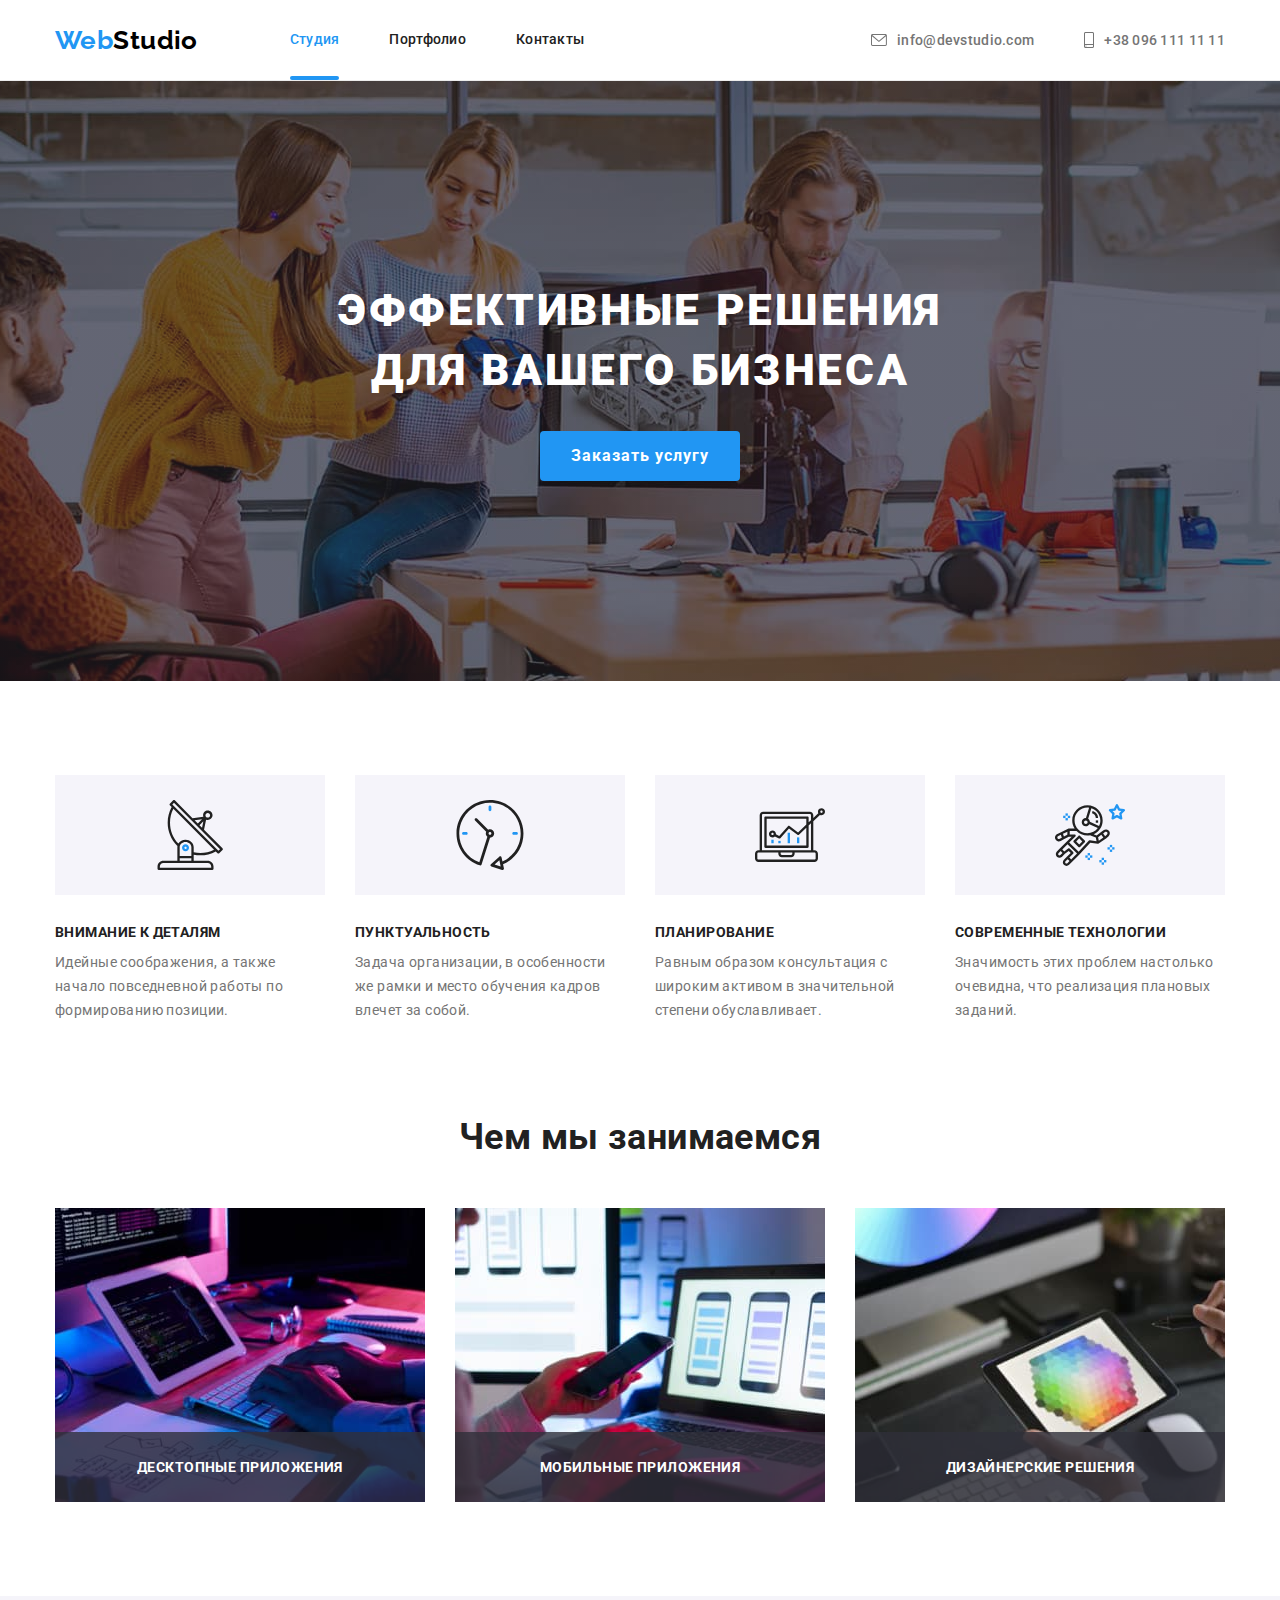
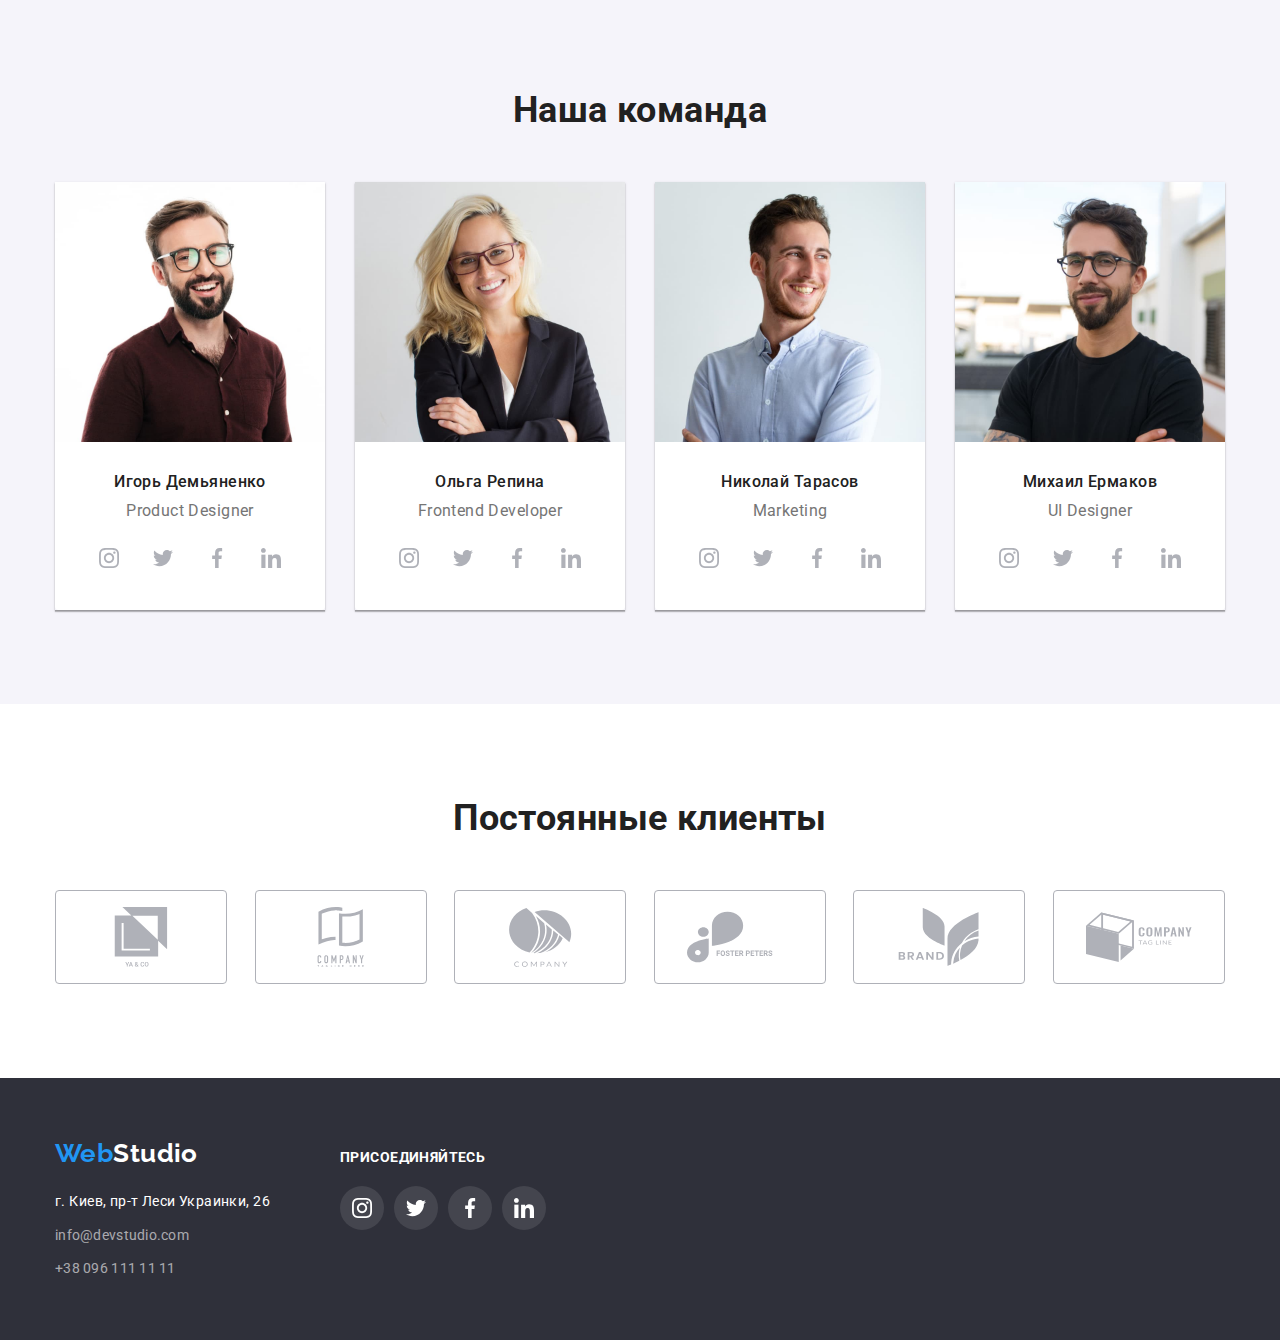
==== index.html @ 64dbc004 "Initial" ====
<!DOCTYPE html>
<html lang="ru">
<head>
    <meta charset="UTF-8">
    <meta http-equiv="X-UA-Compatible" content="IE=edge">
    <meta name="viewport" content="width=device-width, initial-scale=1.0">
    <link rel="preconnect" href="https://fonts.googleapis.com">
    <link rel="preconnect" href="https://fonts.gstatic.com" crossorigin>
    <link href="https://fonts.googleapis.com/css2?family=Raleway:wght@700&family=Roboto:wght@400;500;700;900&display=swap"
          rel="stylesheet">
    <link rel="stylesheet" href="https://cdnjs.cloudflare.com/ajax/libs/modern-normalize/1.1.0/modern-normalize.min.css">
    <link rel="stylesheet" href="./css/styles.css">
    <title>Web Studio</title>
</head>
<body>
    <!-- Шапка сайта-->
    <header class="header">
        <div class="container header-flex">
            <nav class="main-navigation">
                <a class="top-logo link" lang="en" href="/">
                    <span class="logo-part">Web</span>Studio
                </a>
                <ul class="nav-menu list">
                    <li class="nav-list-item"><a class="link active" href="./index.html">Студия</a></li>
                    <li class="nav-list-item"><a class="link" href="./portfolio.html">Портфолио</a></li>
                    <li class="nav-list-item"><a class="link" href="">Контакты</a></li>
                </ul>
            </nav>
            <ul class="top-contacts list">
                <li class="contacts-item">
                    <a class="contacts-link link" href="mailto:info@devstudio.com">
                    <svg class="top-icon"width="16" height="12">
                        <use href="./images/sprite.svg#email"></use>
                    </svg>
                        info@devstudio.com
                    </a>
                </li>
                <li class="contacts-item">
                    <a class="contacts-link link" href="tel:+380961111111">
                        <svg class="top-icon" width="10" height="16">
                            <use href="./images/sprite.svg#smartphone"></use>
                        </svg>
                        +38 096 111 11 11
                    </a>
                </li>
            </ul>
        </div>
    </header>

    <main>
    <!--Герой-->
    <section class="hero">
        <div class="container">
            <h1 class="title">ЭФФЕКТИВНЫЕ РЕШЕНИЯ ДЛЯ ВАШЕГО БИЗНЕСА</h1>
            <button class="btn-hero" type="button" data-modal-open>Заказать услугу</button>
            <div class="backdrop is-hidden" data-modal>
                <div class="modal">
                    <button type="button" class="btn-close" data-modal-close>
                        <svg class="btn-close-icon" width="18" height="18">
                            <use href="./images/sprite.svg#vector"></use>
                        </svg>
                    </button>
                </div>
            </div>
        </div>
    </section>

    <!--Преимущества компании-->
    <section class="advantages section">
        <div class="container">
            <h2 class="visually-hidden">Наши преимщества</h2>
            <ul class="advantages-list list">
                <li class="advantages-list-item">
                    <div class="advantages-list-icon">
                    <svg width="70" height="70">
                        <use href="./images/sprite.svg#details"></use>
                    </svg>
                    </div>
                    <h3 class="advantages-title">Внимание к деталям</h3>
                    <p class="advantages-discription">Идейные соображения, а также начало повседневной работы по формированию позиции.</p>
                </li>
                <li class="advantages-list-item">
                    <div class="advantages-list-icon">
                    <svg width="70" height="70">
                        <use href="./images/sprite.svg#clock"></use>
                    </svg>
                    </div>
                    <h3 class="advantages-title">Пунктуальность</h3>
                    <p class="advantages-discription">Задача организации, в особенности же рамки и место обучения кадров влечет за собой.</p>
                </li>
                <li class="advantages-list-item">
                    <div class="advantages-list-icon">
                    <svg width="70" height="70">
                        <use href="./images/sprite.svg#diagram"></use>
                    </svg>
                    </div>
                    <h3 class="advantages-title">Планирование</h3>
                    <p class="advantages-discription">Равным образом консультация с широким активом в значительной степени обуславливает.</p>
                </li>
                <li class="advantages-list-item">
                    <div class="advantages-list-icon">
                    <svg width="70" height="70">
                        <use href="./images/sprite.svg#astronaut"></use>
                    </svg>
                    </div>
                    <h3 class="advantages-title">Современные технологии</h3>
                    <p class="advantages-discription">Значимость этих проблем настолько очевидна, что реализация плановых заданий.</p>
                </li>
            </ul>
        </div>
    </section>

    <!--Занятия компании-->
    <section class="section activities">
        <div class="container">
            <h2 class="section-title">Чем мы занимаемся</h2>
            <ul class="our-activities list">
                <li>
                    <div class="image-position">
                        <img src="./images/creating.jpg" alt="Верстка сайта" width="370" height="294">
                        <p class="position-item">Десктопные приложения</p>
                    </div>
                </li>
                <li>
                    <div class="image-position">
                    <img src="./images/select.jpg" alt="Выбор интерфейса для мобильного устройства" width="370" height="294">
                    <p class="position-item">Мобильные приложения</p>
                    </div>
                </li>
                <li>
                    <div class="image-position">
                    <img src="./images/graphic.jpg" alt="Работа с графикой" width="370" height="294">
                    <p class="position-item">Дизайнерские решения</p>
                    </div>
                </li>
                
            </ul>
        </div>
    </section>

    <!--Команда проэкта-->
    <section class="our-team section">
        <div class="container">
            <h2 class="section-title">Наша команда</h2>
                <ul class="our-team-order list">
                    <li class="employee-element">
                        <img src="./images/product-designer.jpg" alt="Product Designer" width="270" height="260">
                            <div class="employee-content-wrapper"> 
                                <h3 class="employee-name">Игорь Демьяненко</h3>
                                <p class="employee-position" lang="en">Product Designer</p>
                                <ul class="social-list list">
                                    <li class="social-list-item">
                                        <a class="social-list-link" href="">
                                            <svg class="social-list-icon" width="20" height="20">
                                                <use href="./images/sprite.svg#instagram"></use>
                                            </svg>            
                                        </a>
                                    </li>
                                    <li class="social-list-item">
                                        <a class="social-list-link" href="">
                                           <svg class="social-list-icon" width="20" height="20">
                                                <use href="./images/sprite.svg#twitter"></use>
                                           </svg>         
                                        </a>
                                    </li>
                                    <li class="social-list-item">
                                        <a class="social-list-link" href="">
                                            <svg class="social-list-icon" width="20" height="20">
                                                <use href="./images/sprite.svg#facebook"></use>
                                            </svg>    
                                        </a>
                                    </li>
                                    <li class="social-list-item">
                                        <a class="social-list-link" href="">
                                            <svg class="social-list-icon" width="20" height="20">
                                                <use href="./images/sprite.svg#linkedin"></use>
                                            </svg>
                                        </a>
                                     </li>
                                </ul>
                            </div>
                    </li>
                    <li class="employee-element">
                        <img src="./images/developer.jpg" alt="Frontend Developer" width="270" height="260">
                            <div class="employee-content-wrapper">
                                <h3 class="employee-name">Ольга Репина</h3>
                                <p class="employee-position" lang="en">Frontend Developer</p>
                                <ul class="social-list list">
                                    <li class="social-list-item">
                                        <a class="social-list-link" href="">
                                            <svg class="social-list-icon" width="20" height="20">
                                                <use href="./images/sprite.svg#instagram"></use>
                                            </svg>
                                        </a>
                                    </li>
                                    <li class="social-list-item">
                                        <a class="social-list-link" href="">
                                            <svg class="social-list-icon" width="20" height="20">
                                                <use href="./images/sprite.svg#twitter"></use>
                                            </svg>
                                        </a>
                                    </li>
                                    <li class="social-list-item">
                                        <a class="social-list-link" href="">
                                            <svg class="social-list-icon" width="20" height="20">
                                                <use href="./images/sprite.svg#facebook"></use>
                                            </svg>
                                        </a>
                                    </li>
                                    <li class="social-list-item">
                                        <a class="social-list-link" href="">
                                            <svg class="social-list-icon" width="20" height="20">
                                                <use href="./images/sprite.svg#linkedin"></use>
                                            </svg>
                                        </a>
                                    </li>
                                </ul>
                            </div>
                    </li>
                    <li class="employee-element">
                        <img src="./images/marketing.jpg" alt="Marketing" width="270" height="260">
                            <div class="employee-content-wrapper">
                                <h3 class="employee-name">Николай Тарасов</h3>
                                <p class="employee-position" lang="en">Marketing</p>
                                <ul class="social-list list">
                                    <li class="social-list-item">
                                        <a class="social-list-link" href="">
                                            <svg class="social-list-icon" width="20" height="20">
                                                <use href="./images/sprite.svg#instagram"></use>
                                            </svg>
                                        </a>
                                    </li>
                                    <li class="social-list-item">
                                        <a class="social-list-link" href="">
                                            <svg class="social-list-icon" width="20" height="20">
                                                <use href="./images/sprite.svg#twitter"></use>
                                            </svg>
                                        </a>
                                    </li>
                                    <li class="social-list-item">
                                        <a class="social-list-link" href="">
                                            <svg class="social-list-icon" width="20" height="20">
                                                <use href="./images/sprite.svg#facebook"></use>
                                            </svg>
                                        </a>
                                    </li>
                                    <li class="social-list-item">
                                        <a class="social-list-link" href="">
                                            <svg class="social-list-icon" width="20" height="20">
                                                <use href="./images/sprite.svg#linkedin"></use>
                                            </svg>
                                        </a>
                                    </li>
                                </ul>
                            </div>
                    </li>
                    <li class="employee-element">
                            <img src="./images/ui.jpg" alt="UI Designer" width="270" height="260">
                                <div class="employee-content-wrapper">
                                    <h3 class="employee-name">Михаил Ермаков</h3>
                                    <p class="employee-position" lang="en">UI Designer</p>
                                    <ul class="social-list list">
                                        <li class="social-list-item">
                                            <a class="social-list-link" href="">
                                                <svg class="social-list-icon" width="20" height="20">
                                                    <use href="./images/sprite.svg#instagram"></use>
                                                </svg>
                                            </a>
                                        </li>
                                        <li class="social-list-item">
                                            <a class="social-list-link" href="">
                                                <svg class="social-list-icon" width="20" height="20">
                                                    <use href="./images/sprite.svg#twitter"></use>
                                                </svg>
                                            </a>
                                        </li>
                                        <li class="social-list-item">
                                            <a class="social-list-link" href="">
                                                <svg class="social-list-icon" width="20" height="20">
                                                    <use href="./images/sprite.svg#facebook"></use>
                                                </svg>
                                            </a>
                                        </li>
                                        <li class="social-list-item">
                                            <a class="social-list-link" href="">
                                                <svg class="social-list-icon" width="20" height="20">
                                                    <use href="./images/sprite.svg#linkedin"></use>
                                                </svg>
                                            </a>
                                        </li>
                                    </ul>
                                </div>
                    </li>
                </ul>
            </div>
    </section>

    <!--Постоянные клиенты-->
    <section class="section">
        <div class="container">
            <h2 class="section-title">Постоянные клиенты</h2>
            <ul class="clients-list list">
                <li class="clients-list-item">
                    <a class="clients-list-link link" href="">
                        <svg class="clients-list-icon" width="106" height="60">
                            <use href="./images/sprite.svg#group-1"></use>
                        </svg>
                    </a>
                </li>
                <li class="clients-list-item">
                    <a class="clients-list-link link" href="">
                        <svg class="clients-list-icon" width="106" height="60">
                            <use href="./images/sprite.svg#group-2"></use>
                        </svg>
                    </a>
                </li>
                <li class="clients-list-item">
                    <a class="clients-list-link link" href="">
                        <svg class="clients-list-icon" width="106" height="60">
                            <use href="./images/sprite.svg#group-3"></use>
                        </svg>
                    </a>
                </li>
                <li class="clients-list-item">
                    <a class="clients-list-link link" href="">
                        <svg class="clients-list-icon" width="106" height="60">
                            <use href="./images/sprite.svg#group-4"></use>
                        </svg>
                    </a>
                </li>
                <li class="clients-list-item">
                    <a class="clients-list-link link" href="">
                        <svg class="clients-list-icon" width="106" height="60">
                            <use href="./images/sprite.svg#group-5"></use>
                        </svg>
                    </a>
                </li>
                <li class="clients-list-item">
                    <a class="clients-list-link link" href="">
                        <svg class="clients-list-icon" width="106" height="60">
                            <use href="./images/sprite.svg#group-6"></use>
                        </svg>
                    </a>
                </li>
            </ul>
        </div>
    </section>
    </main>

    <!-- Футер -->
    <footer class="footer">
        <div class="container footer-container">
            <div class="bottom-adress">
                <a class="bottom-logo link" lang="en" href="./index.html">
                    <span class="logo-part">Web</span>Studio
                </a>
            <address class="address">
                г. Киев, пр-т Леси Украинки, 26
            </address>
                <ul class="list">
                    <li class="bottom-contacts-item"><a class="contacts-item bottom link" href="mailto:info@devstudio.com">info@devstudio.com</a></li>
                    <li class="bottom-contacts-item"><a class="contacts-item bottom link" href="tel:+380961111111">+38 096 111 11 11</a></li>
                </ul>
            </div>
            <div class="bottom-contacts">
                <h3 class="footer-title">Присоединяйтесь</h3>
                    <ul class="footer-list list">
                        <li class="footer-list-item">
                            <a class="footer-list-link" href="">
                                <svg class="footer-list-icon" width="20" height="20">
                                    <use href="./images/sprite.svg#instagram"></use>
                                </svg>
                            </a>
                        </li>
                        <li class="footer-list-item">
                            <a class="footer-list-link" href="">
                                <svg class="footer-list-icon" width="20" height="20">
                                    <use href="./images/sprite.svg#twitter"></use>
                                </svg>
                            </a>
                        </li>
                        <li class="footer-list-item">
                            <a class="footer-list-link" href="">
                                <svg class="footer-list-icon" width="20" height="20">
                                    <use href="./images/sprite.svg#facebook"></use>
                                </svg>
                            </a>
                        </li>
                        <li class="footer-list-item">
                            <a class="footer-list-link" href="">
                                <svg class="footer-list-icon" width="20" height="20">
                                    <use href="./images/sprite.svg#linkedin"></use>
                                </svg>
                            </a>
                        </li>
            </div>
        </div>
    </footer>

    <script src="./js/modal.js"></script>
</body>
</html>
---- css/styles.css ----
:root {
  --major-font-family: 'Roboto', sans-serif;
  --secondary-font-family: 'Raleway', sans-serif;
  --major-line-height: 1.19;
  --major-letter-spacing: 0.03em;
  --accent-color: #2196f3;
  --logo-color: #000000;
  --background-color: #2f303a;
  --backgroud-light-color: #f5f4fa;
  --color-titles: #212121;
  --color-action-btn: #188ce8;
  --major-color-light: #ffffff;
  --major-text-color: #757575;
  --timing-function: cubic-bezier(0.4, 0, 0.2, 1);
}
html {
  box-sizing: border-box;
}
*,
*::before,
*::after {
  box-sizing: inherit;
}

body {
  font-family: var(--major-font-family);
  font-weight: 500;
  font-size: 14px;
  line-height: var(--major-line-height);
  letter-spacing: var(--major-letter-spacing);
  color: var(--major-text-color);
}

h1,
h2,
h3,
h4,
h5,
h6,
p {
  margin-top: 0;
  margin-bottom: 0;
}

ul,
ol {
  margin-top: 0;
  margin-bottom: 0;
  margin-left: 0;
}
img {
  display: block;
  max-width: 100%;
  height: auto;
}
.list {
  list-style: none;
  padding: 0;
  margin: 0;
}
.link {
  text-decoration: none;
}

.container {
  width: 1200px;
  margin-left: auto;
  margin-right: auto;
  padding-left: 15px;
  padding-right: 15px;
}
.section {
  padding-top: 94px;
  padding-bottom: 94px;
}
/* start components */
.logo-part {
  color: var(--accent-color);
}

.bottom-contacts-item:not(:last-child) {
  margin-bottom: 9px;
}
.bottom,
.contacts-item .link {
  line-height: 1.72;
  letter-spacing: 0.02em;
  color: var(--major-text-color);

  transition: color 250ms var(--timing-function);
}
.contacts-item .link {
  font-weight: 500;
}
.bottom {
  font-weight: 400;
}
.bottom-contacts-item .link:hover,
.bottom-contacts-item .link:focus,
.contacts-item .link:hover,
.contacts-item .link:focus {
  color: var(--accent-color);
}
.activities {
  padding-top: 0;
}
.section-title {
  margin-bottom: 50px;

  color: var(--color-titles);

  font-weight: 700;
  font-size: 36px;
  line-height: 1.16;
  text-align: center;
}
/*=== end components ===*/

/*=== start header ===*/
.header {
  border-bottom: 1px solid #ececec;
}
.header-flex {
  display: flex;
  justify-content: space-between;
  align-items: center;
}
.main-navigation {
  display: flex;
  align-items: center;
}
.top-logo {
  margin-right: 92px;

  font-family: var(--secondary-font-family);

  font-weight: 700;
  font-size: 26px;
  color: var(--logo-color);
}
.nav-menu {
  display: flex;
  align-items: cente;
}
.nav-list-item .link {
  display: block;
  padding: 32px 0;
  line-height: 1.14;
  letter-spacing: 0.02em;
  color: var(--color-titles);
  transition: color 250ms var(--timing-function);
}
.nav-list-item:not(:last-child) {
  margin-right: 50px;
}

.nav-list-item .link:hover,
.nav-list-item .link:focus {
  color: var(--accent-color);
}
.nav-list-item .active {
  color: var(--accent-color);
}
.active {
  position: relative;
}
.active::after {
  position: absolute;
  content: '';
  display: block;

  left: 0;
  bottom: 0;

  height: 4px;
  min-width: 100%;

  background: #2196f3;
  border-radius: 2px;
}
.top-contacts {
  display: flex;
}
.contacts-item:first-child {
  margin-right: 50px;
}
.top-icon {
  fill: currentColor;
  margin-right: 10px;

  transition: fill 250ms var(--timing-function);
}
.contacts-link:hover .top-icon,
.contacts-link:focus .top-icon {
  fill: var(--accent-color);
}
.contacts-link {
  display: flex;
  align-items: center;
  margin-right: 0;
}
/*=== end header ===*/

/*=== start hero ===*/
.hero {
  padding-top: 200px;
  padding-bottom: 200px;
  max-width: 1600px;
  height: 600px;
  margin: 0 auto;

  background-color: var(--background-color);
  background-image: linear-gradient(rgba(47, 48, 58, 0.4), rgba(47, 48, 58, 0.4)),
    url(../images/backimg.jpg);
  background-size: cover;
  background-position: center;

  text-align: center;
}
.title {
  margin-bottom: 30px;
  width: 696px;
  margin-left: auto;
  margin-right: auto;

  color: var(--major-color-light);

  font-weight: 900;
  font-size: 44px;
  line-height: 1.36;
  letter-spacing: 0.06em;
  text-transform: uppercase;
  text-align: center;
}
.btn-hero {
  min-width: 200px;
  border: none;
  padding: 10px 20px;
  border-radius: 4px;

  color: var(--major-color-light);
  background: var(--accent-color);

  font-family: inherit;
  cursor: pointer;
  font-weight: 700;
  font-size: 16px;
  line-height: 1.87;
  align-items: center;
  letter-spacing: 0.06em;

  transition: background-color 250ms var(--timing-function);
}
.btn-hero:hover,
.btn-hero:focus {
  background-color: var(--color-action-btn);
}
/*=== end hero ===*/

/*=== start modal ===*/

.backdrop {
  position: fixed;
  top: 0;
  left: 0;
  width: 100vw;
  height: 100vh;
  background-color: rgba(0, 0, 0, 0.2);

  opacity: 1;
  transition: opacity 250ms var(--timing-function), visibility 250ms var(--timing-function);
}
.backdrop.is-hidden {
  opacity: 0;
  pointer-events: none;
  visibility: hidden;
}
.backdrop.is-hidden .modal {
  transform: translate(-50%, -50%) scale(0.8);
}
.modal {
  display: flex;
  align-items: flex-end;
  position: absolute;
  top: 50%;
  left: 50%;
  
  padding: 15px;

  min-width: 528px;
  min-height: 581px;

  background: var(--major-color-light);

  transform: translate(-50%, -50%) scale(1);

  transition: transform 250ms var(--timing-function);

  box-shadow: 0px 1px 3px rgba(0, 0, 0, 0.12), 0px 1px 1px rgba(0, 0, 0, 0.14),
    0px 2px 1px rgba(0, 0, 0, 0.2);
  border-radius: 4px;
}
.btn-close {
  position: absolute;
  padding: 0;

  right: 8px;
  top: 8px;

  display: flex;
  justify-content: center;
  align-items: center;

  width: 30px;
  height: 30px;

  border-radius: 50%;
  border: 1px solid rgba(0, 0, 0, 0.1);
  background-color: var(--major-color-light);

  cursor: pointer;
}

/*=== end modal ===*/

/*=== start advantages ===*/
.visually-hidden {
  position: absolute;
  width: 1px;
  height: 1px;
  margin: -1px;
  padding: 0;
  overflow: hidden;
  border: 0;
  clip: rect(0 0 0 0);
}

.advantages-list {
  margin: -15px;

  display: flex;
  justify-content: space-between;
}
.advantages-list-item {
  width: 270px;
  margin: 15px;
}

.advantages-list-icon {
  margin-bottom: 30px;
  display: flex;
  align-items: center;
  justify-content: center;
  width: 270px;
  height: 120px;
  background-color: var(--backgroud-light-color);
}
.advantages-title {
  margin-bottom: 10px;
  margin-top: 30px;
  color: var(--color-titles);

  font-size: 14px;
  font-weight: 700;
  line-height: 1.14;
  text-transform: uppercase;
}
.advantages-discription {
  color: var(--major-text-color);

  font-weight: 400;
  line-height: 1.71;
}
/*=== end advantages ===*/

/*=== start our activities ===*/

.our-activities {
  display: flex;
  justify-content: space-between;
}
.image-position {
  position: relative;
  display: flex;
  justify-content: center;
}
.image-position::before {
  display: inline-block;
  position: absolute;
  content: '';
  width: 100%;
  height: 70px;
  bottom: 0;
  background-color: rgba(47, 48, 58, 0.8);
}
.position-item {
  position: absolute;
  bottom: 27px;
  font-weight: 700;
  line-height: 1.14;
  text-align: center;
  letter-spacing: 0.03em;
  text-transform: uppercase;

  color: var(--major-color-light);
}
/*=== end our activities ===*/

/*=== start our team ===*/
.our-team {
  background-color: var(--backgroud-light-color);
}
.our-team-order {
  display: flex;
}
.employee-element {
  width: 270px;

  box-shadow: 0px 1px 3px rgba(0, 0, 0, 0.12), 0px 1px 1px rgba(0, 0, 0, 0.14),
    0px 2px 1px rgba(0, 0, 0, 0.2);
}
.portfolio-image {
  position: relative;

  overflow: hidden;
}
.portfolio-overlay {
  display: inline-block;

  position: absolute;

  width: 100%;
  height: 100%;


  transform: translateY(100%);

  background-color: rgba(33, 150, 243, 0.9);

  transition: transform 250ms var(--timing-function);
}
.porfolio-elem:hover .portfolio-overlay {
  transform: translateY(0);
}
.portfolio-description {
  position: absolute;

  width: 100%;
  height: 100%;

  padding: 64px 24px;

  top: 50%;
  left: 50%;
  margin: auto;
  transform: translate(-50%, -50%);

  font-weight: 400;
  font-size: 18px;
  line-height: 1.56;
  letter-spacing: 0.03em;

  color: var(--major-color-light);
}

.employee-content-wrapper {
  background: var(--major-color-light);

  padding: 30px 32px;
  border-radius: 0px 0px 4px 4px;
}
.employee-element:not(:last-child) {
  margin-right: 30px;
}
.employee-name {
  margin-bottom: 10px;

  color: var(--color-titles);

  font-weight: 500;
  font-size: 16px;
  text-align: center;
}
.employee-position {
  margin-bottom: 16px;

  color: var(--major-text-color);

  font-weight: 400;
  font-size: 16px;
  text-align: center;
}
.social-list {
  display: flex;
  justify-content: space-between;
}
.social-list-icon {
  fill: #afb1b8;

  transition: fill 250ms var(--timing-function);
}
.social-list-link {
  display: flex;
  justify-content: center;
  align-items: center;
  width: 44px;
  height: 44px;
  border-radius: 50%;

  transition: background-color 250ms var(--timing-function);

}
.social-list-link:hover,
.social-list-link:focus {
  background-color: var(--accent-color);
}
.social-list-link:hover .social-list-icon,
.social-list-link:focus .social-list-icon {
  fill: var(--major-color-light);
}

/*=== end out team ===*/

/*=== start clients ===*/
.clients-list {
  display: flex;
  justify-content: space-between;
}

.clients-list-item .link {
  display: flex;
  align-items: center;
  justify-content: center;
  width: 170px;
  height: 92px;
}
.clients-list-item {
  border: 1px solid #afb1b8;
  border-radius: 4px;
}
.clients-list-icon {
  fill: #afb1b8;

  transition: fill 250ms var(--timing-function);
}
.clients-list-link:hover .clients-list-icon,
.clients-list-link:focus .clients-list-icon {
  fill: var(--accent-color);
}
.clients-list-link:hover,
.clients-list-link:focus {
  border: 1px solid var(--accent-color);
  border-radius: 4px;
}
/*=== end clients ===*/

/*=== start footer ===*/
.footer-list {
  display: flex;
}
.footer-list-icon {
  fill: var(--major-color-light);

  transition: fill 250ms var(--timing-function)
}
.footer-list-item:not(:last-child) {
  margin-right: 10px;
}
.footer-list-link {
  display: flex;
  justify-content: center;
  align-items: center;
  width: 44px;
  height: 44px;
  border-radius: 50%;
  background-color: rgba(255, 255, 255, 0.1);

  transition: background-color 250ms var(--timing-function);
}
.footer-list-link:hover,
.footer-list-link:focus {
  background-color: var(--accent-color);
}
.footer-list-item:hover .footer-list-icon,
.footer-list-item:focus .footer-list-icon {
  fill: var(--major-color-light);
}
.footer {
  background-color: var(--background-color);

  padding: 60px 0;
}
.footer-container {
  display: flex;
  align-items: baseline;
}
.bottom-logo {
  font-family: var(--secondary-font-family);
  color: var(--major-color-light);

  font-weight: 700;
  font-size: 26px;
}
.bottom-adress {
  margin-right: 70px;
}
.address {
  margin-top: 21px;
  margin-bottom: 9px;

  color: var(--major-color-light);

  font-weight: 400;
  font-style: normal;
  line-height: 1.71;
}
.bottom {
  color: rgba(255, 255, 255, 0.6);
}
.footer-title {
  margin-bottom: 20px;
  font-family: var(--major-font-family);
  font-style: 400;
  font-weight: 700;
  font-size: 14px;
  line-height: 1.14;
  letter-spacing: 0.03em;
  text-transform: uppercase;

  color: var(--major-color-light);
}
.bottom-contacts {
  padding-top: 12px;
}
/*=== end footer ===*/

/*=== START PORTFOLIO.HTML ===*/

/*=== start options ===*/
.options {
  padding: 6px 22px;
  border: none;
  border-radius: 4px;
  cursor: pointer;

  color: var(--color-titles);
  background-color: var(--backgroud-light-color);

  font-family: inherit;
  font-weight: inherit;
  font-size: 16px;
  line-height: 1.62;

  transition: box-shadow 250ms var(--timing-function);
}
.options:hover,
.options:focus {
  box-shadow: 0px 3px 1px rgba(0, 0, 0, 0.1), 0px 1px 2px rgba(0, 0, 0, 0.08),
    0px 2px 2px rgba(0, 0, 0, 0.12);
}

.container-flex {
  margin-bottom: 50px;

  display: flex;
  justify-content: center;
}

.container-flex > .item:not(:last-child) {
  margin-right: 8px;
}
.active-btn {
  color: var(--major-color-light);
  background-color: var(--accent-color);
}
/*=== end options ===*/

/*=== start portfolio options ===*/
.portfolio {
  display: flex;
  flex-wrap: wrap;

  margin: -15px;
}
.portfolio-content-wrapper {
  padding: 20px 24px;

  border: 1px solid #eeeeee;
}
.porfolio-elem {
  width: 370px;
  margin: 15px;

  transition: box-shadow 250ms var(--timing-function);
}
.porfolio-elem:nth-child(3n) {
  margin-right: 0;
}
.porfolio-elem:nth-last-child(-n + 3) {
  margin-bottom: 0;
}
.porfolio-elem:hover,
.porfolio-elem:focus {
  box-shadow: 0px 1px 1px rgba(0, 0, 0, 0.12), 0px 4px 4px rgba(0, 0, 0, 0.06),
    1px 4px 6px rgba(0, 0, 0, 0.16);
}
.portfolio-item {
  margin-bottom: 4px;

  color: var(--color-titles);

  font-weight: 700;
  font-size: 18px;
  line-height: 2;
  letter-spacing: 0.06em;
}
.portfolio-option {
  color: var(--major-text-color);

  font-weight: 400;
  font-size: 16px;
  line-height: 1.87;
}
/*=== end portfolio options ===*/
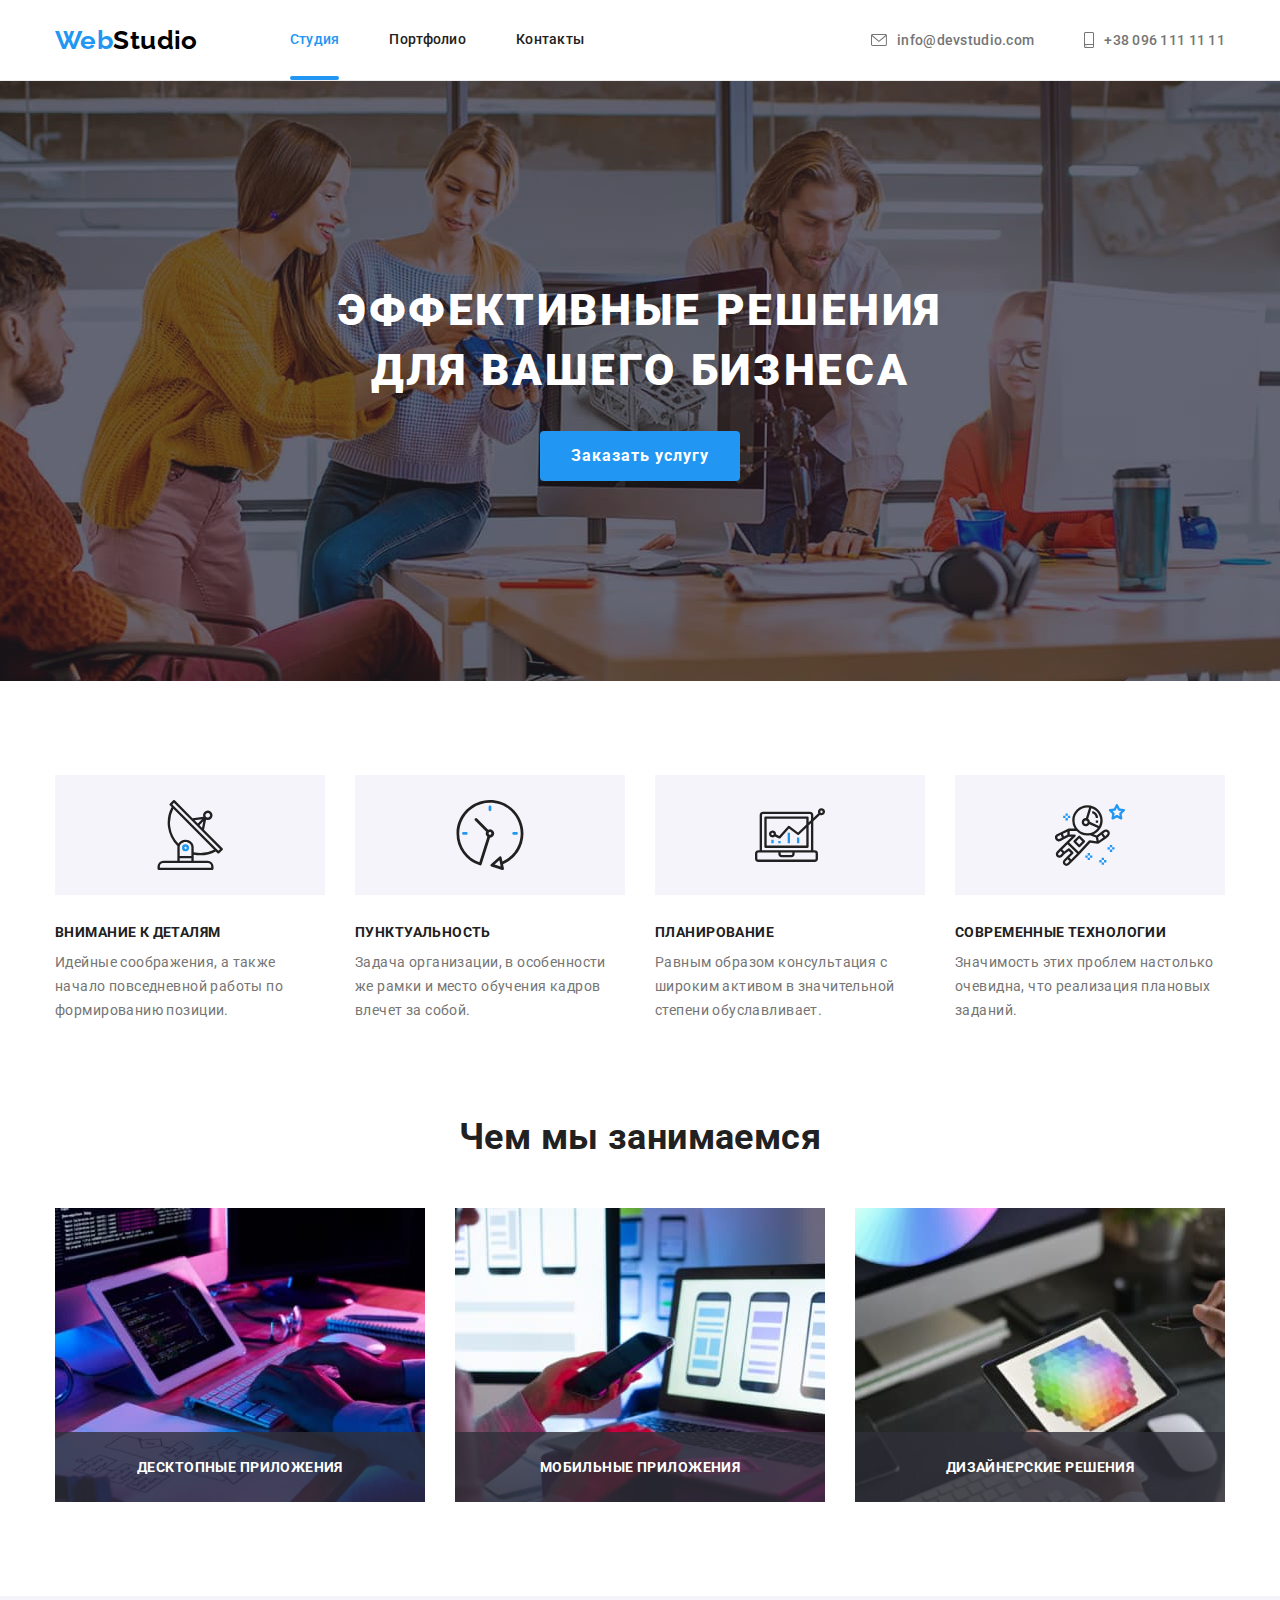
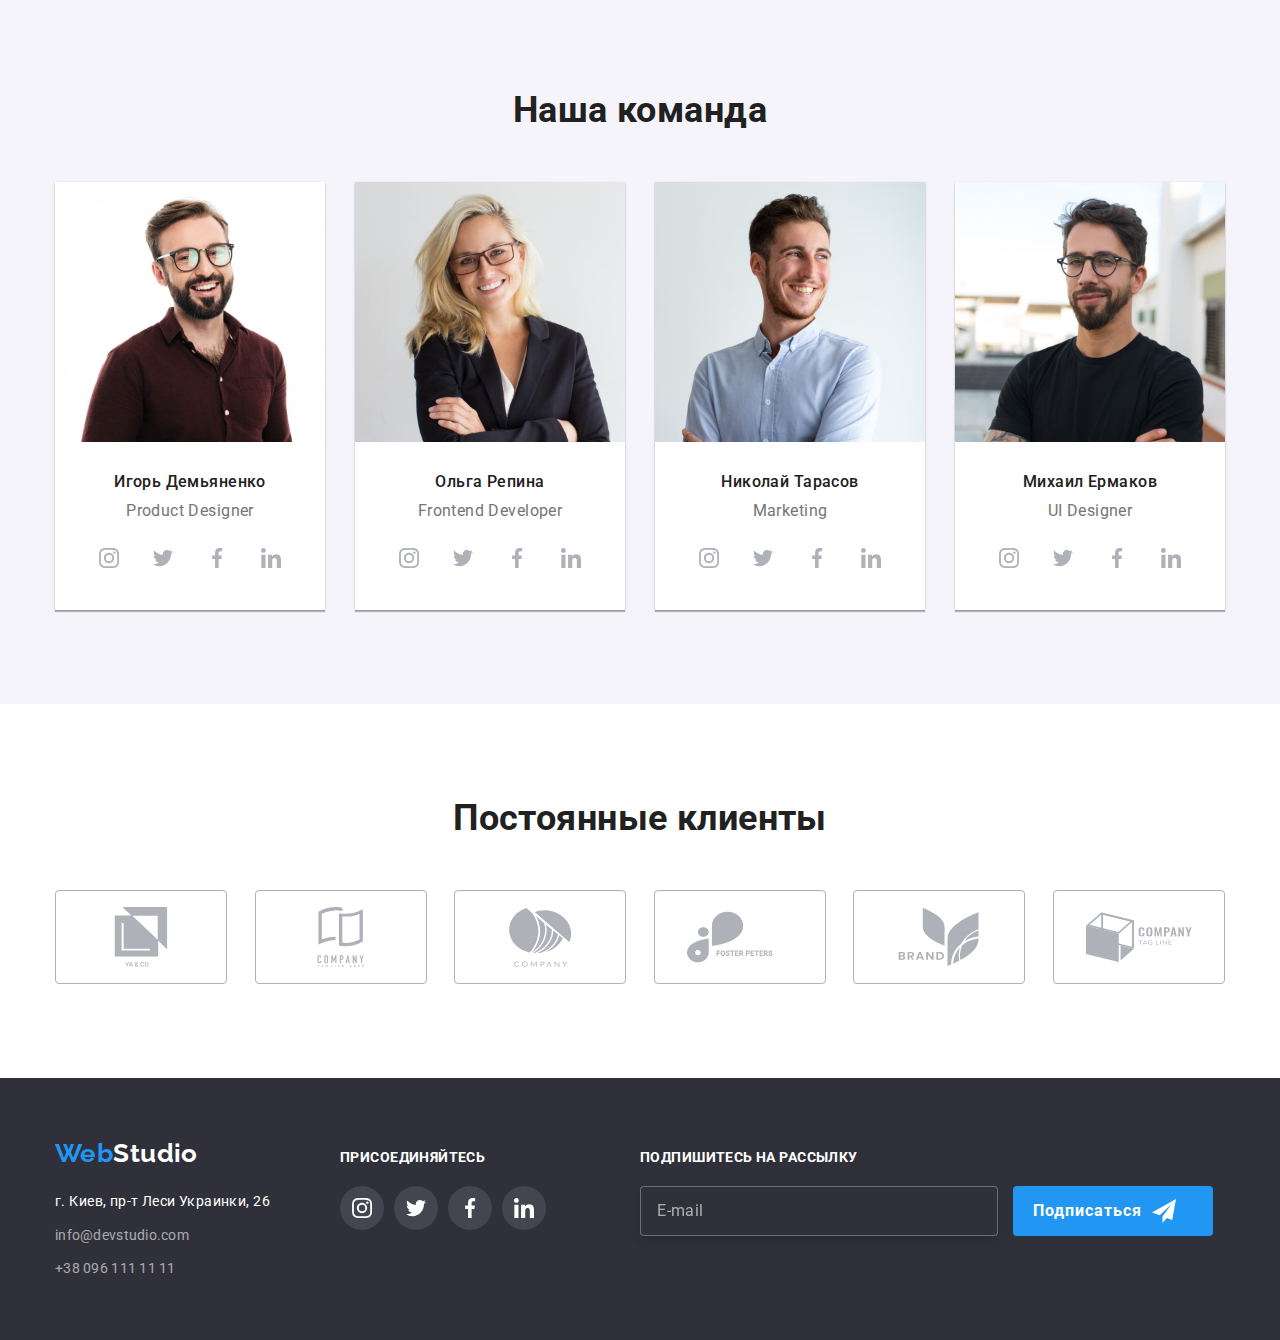
==== commit 51be7113: "finish form and add footer form" ====
--- a/index.html
+++ b/index.html
@@ -52,16 +52,58 @@
     <section class="hero">
         <div class="container">
             <h1 class="title">ЭФФЕКТИВНЫЕ РЕШЕНИЯ ДЛЯ ВАШЕГО БИЗНЕСА</h1>
-            <button class="btn-hero" type="button" data-modal-open>Заказать услугу</button>
+            <button class="accent-button" type="button" data-modal-open>Заказать услугу</button>
             <div class="backdrop is-hidden" data-modal>
                 <div class="modal">
                     <button type="button" class="btn-close" data-modal-close>
-                        <svg class="btn-close-icon" width="18" height="18">
+                        <svg class="btn-close-icon" width="11" height="11">
                             <use href="./images/sprite.svg#vector"></use>
                         </svg>
                     </button>
+                    <b class="contact-form-start">Оставьте свои данные, мы вам перезвоним</b>
+                    <form method="POST" class="contact-form">
+                            <label class="contact-form-field">
+                                <span class="contact-form-title">Имя</span> 
+                                <span class="contact-form-wrapper">
+                                    <input type="text" class="contact-form-input" name="user_name" required>
+                                        <svg class="contact-fom-icon" width="18" height="18">
+                                            <use href="./images/sprite.svg#person"></use>
+                                        </svg>
+                                </span>
+                            </label>
+                            <label class="contact-form-field">
+                                <span class="contact-form-title">Телефон</span>
+                                <span class="contact-form-wrapper">
+                                    <input type="tel" class="contact-form-input" name="user_phone"required>
+                                        <svg class="contact-fom-icon" width="18" height="18">
+                                            <use href="./images/sprite.svg#phone"></use>
+                                        </svg>
+                                </span>
+                            </label>
+                            <label class="contact-form-field">
+                                <span class="contact-form-title">Почта</span>
+                                <span class="contact-form-wrapper">
+                                    <input type="email" class="contact-form-input" name="user_email" required>
+                                        <svg class="contact-fom-icon" width="18" height="18">
+                                            <use href="./images/sprite.svg#email"></use>
+                                        </svg>
+                                </span>
+                            </label>
+                            <label>
+                                <span class="contact-form-title">Комментарий</span>
+                                <textarea class="contact-form-message" name="user_message" placeholder="Введите текст"></textarea>
+                            </label>
+                            <div class="contact-form-checkbox-wrapper">
+                                <input name="accept-policy" type="checkbox" class="contact-form-checkbox visually-hidden" id="policy-checkbox" required>
+                                <label for="policy-checkbox" class="contact-form-checkbox-label">
+                                    Соглашаюсь с рассылкой и принимаю&nbsp;<a class="checkbox-accent" href="">Условия договора</a>
+                                </label>
+                            </div>
+                        <button class="accent-button" type="submit">Отправить</button>
+                    </form>
                 </div>
             </div>
+
         </div>
     </section>
 
@@ -394,6 +436,21 @@
                             </a>
                         </li>
             </div>
+            <div class="footer-form-email">
+            <form method="POST" class="footer-contact-form">
+
+                <label class="footer-contact-form-field">
+                    <span class="footer-title footer-contact-form-title">Подпишитесь на рассылку</span>
+                    <input type="email" class="footer-contact-form-input" name="user_email" placeholder="E-mail" required>
+                </label>
+
+                <button class="accent-button button-flex" type="submit">Подписаться
+                    <svg class="icon-send">
+                        <use href="./images/sprite.svg#send"></use>
+                    </svg>
+                </button>
+            </form>
+            </div>
         </div>
     </footer>
 
--- a/css/styles.css
+++ b/css/styles.css
@@ -21,7 +21,6 @@
 *::after {
   box-sizing: inherit;
 }
-
 body {
   font-family: var(--major-font-family);
   font-weight: 500;
@@ -30,7 +29,6 @@
   letter-spacing: var(--major-letter-spacing);
   color: var(--major-text-color);
 }
-
 h1,
 h2,
 h3,
@@ -41,7 +39,6 @@
   margin-top: 0;
   margin-bottom: 0;
 }
-
 ul,
 ol {
   margin-top: 0;
@@ -77,7 +74,6 @@
 .logo-part {
   color: var(--accent-color);
 }
-
 .bottom-contacts-item:not(:last-child) {
   margin-bottom: 9px;
 }
@@ -85,6 +81,7 @@
 .contacts-item .link {
   line-height: 1.72;
   letter-spacing: 0.02em;
+
   color: var(--major-text-color);
 
   transition: color 250ms var(--timing-function);
@@ -105,14 +102,15 @@
   padding-top: 0;
 }
 .section-title {
+  text-align: center;
+
   margin-bottom: 50px;
-
-  color: var(--color-titles);
 
   font-weight: 700;
   font-size: 36px;
   line-height: 1.16;
-  text-align: center;
+  
+  color: var(--color-titles);
 }
 /*=== end components ===*/
 
@@ -133,18 +131,20 @@
   margin-right: 92px;
 
   font-family: var(--secondary-font-family);
-
   font-weight: 700;
   font-size: 26px;
+
   color: var(--logo-color);
 }
 .nav-menu {
   display: flex;
-  align-items: cente;
+  align-items: center;
 }
 .nav-list-item .link {
   display: block;
+
   padding: 32px 0;
+
   line-height: 1.14;
   letter-spacing: 0.02em;
   color: var(--color-titles);
@@ -168,15 +168,15 @@
   position: absolute;
   content: '';
   display: block;
-
   left: 0;
   bottom: 0;
 
   height: 4px;
   min-width: 100%;
 
+  border-radius: 2px;
+
   background: #2196f3;
-  border-radius: 2px;
 }
 .top-contacts {
   display: flex;
@@ -185,8 +185,9 @@
   margin-right: 50px;
 }
 .top-icon {
+  margin-right: 10px;
+
   fill: currentColor;
-  margin-right: 10px;
 
   transition: fill 250ms var(--timing-function);
 }
@@ -203,6 +204,8 @@
 
 /*=== start hero ===*/
 .hero {
+  text-align: center;
+
   padding-top: 200px;
   padding-bottom: 200px;
   max-width: 1600px;
@@ -211,48 +214,47 @@
 
   background-color: var(--background-color);
   background-image: linear-gradient(rgba(47, 48, 58, 0.4), rgba(47, 48, 58, 0.4)),
-    url(../images/backimg.jpg);
+  url(../images/backimg.jpg);
   background-size: cover;
   background-position: center;
-
-  text-align: center;
 }
 .title {
   margin-bottom: 30px;
   width: 696px;
   margin-left: auto;
   margin-right: auto;
-
-  color: var(--major-color-light);
+  text-align: center;
 
   font-weight: 900;
   font-size: 44px;
   line-height: 1.36;
   letter-spacing: 0.06em;
   text-transform: uppercase;
-  text-align: center;
-}
-.btn-hero {
+  
+  color: var(--major-color-light);
+}
+.accent-button {
+  align-items: center;
   min-width: 200px;
-  border: none;
   padding: 10px 20px;
   border-radius: 4px;
 
-  color: var(--major-color-light);
-  background: var(--accent-color);
+  border: none;
 
   font-family: inherit;
   cursor: pointer;
   font-weight: 700;
   font-size: 16px;
   line-height: 1.87;
-  align-items: center;
   letter-spacing: 0.06em;
 
+  color: var(--major-color-light);
+  background: var(--accent-color);
+
   transition: background-color 250ms var(--timing-function);
 }
-.btn-hero:hover,
-.btn-hero:focus {
+.accent-button:hover,
+.accent-button:focus {
   background-color: var(--color-action-btn);
 }
 /*=== end hero ===*/
@@ -263,83 +265,218 @@
   position: fixed;
   top: 0;
   left: 0;
+  z-index: 1;
+
   width: 100vw;
   height: 100vh;
+  
+  opacity: 1;
   background-color: rgba(0, 0, 0, 0.2);
-
-  opacity: 1;
   transition: opacity 250ms var(--timing-function), visibility 250ms var(--timing-function);
 }
 .backdrop.is-hidden {
-  opacity: 0;
   pointer-events: none;
   visibility: hidden;
+  opacity: 0;
 }
 .backdrop.is-hidden .modal {
   transform: translate(-50%, -50%) scale(0.8);
 }
 .modal {
-  display: flex;
-  align-items: flex-end;
   position: absolute;
   top: 50%;
   left: 50%;
-  
-  padding: 15px;
-
-  min-width: 528px;
-  min-height: 581px;
+  transform: translate(-50%, -50%) scale(1);
+  
+  padding: 40px;
+  width: 528px;
+  height: 581px;
+
+  border-radius: 4px;
 
   background: var(--major-color-light);
-
-  transform: translate(-50%, -50%) scale(1);
 
   transition: transform 250ms var(--timing-function);
 
   box-shadow: 0px 1px 3px rgba(0, 0, 0, 0.12), 0px 1px 1px rgba(0, 0, 0, 0.14),
     0px 2px 1px rgba(0, 0, 0, 0.2);
-  border-radius: 4px;
 }
 .btn-close {
   position: absolute;
-  padding: 0;
-
   right: 8px;
   top: 8px;
-
   display: flex;
   justify-content: center;
   align-items: center;
 
   width: 30px;
   height: 30px;
-
+  padding: 0;
+
+  cursor: pointer;
   border-radius: 50%;
   border: 1px solid rgba(0, 0, 0, 0.1);
+
   background-color: var(--major-color-light);
-
+}
+.btn-close-icon {
+  transition: fill 250ms var(--timing-function);
+}
+.btn-close:focus .btn-close-icon,
+.btn-close:hover .btn-close-icon{
+  fill: var(--accent-color);
+}
+/*=== start form ===*/
+.contact-form-field {
+  display: block;
+
+  margin-bottom: 10px;
+}
+.contact-form-wrapper {
+  position: relative;
+  display: block;
+}
+.contact-form-title {
+  display: block;
+  text-align: left;
+
+  margin-bottom: 4px;
+
+  font-weight: 400;
+  font-size: 12px;
+  line-height: 1.16;
+  letter-spacing: 0.01em;
+  
+  color: #757575;
+}
+
+.contact-form-start {
+  display: block;
+  
+  margin-bottom: 12px;
+
+  font-weight: 700;
+  font-size: 20px;
+  line-height: 1.15;
+  text-align: center;
+  letter-spacing: 0.03em;
+  
+  color: #212121;
+}
+.contact-form-input {
+  width: 100%;
+  height: 40px;
+
+  padding-left: 42px;
+
+  border: 1px solid rgba(33, 33, 33, 0.2);
+  border-radius: 4px;
+
+  transition: border-color 250ms var(--timing-function);
+}
+.contact-fom-icon {
+  position: absolute;
+  display: block;
+  top: 50%;
+  left: 12px;
+  transform: translateY(-50%);
+
+  transition: fill 250ms var(--timing-function);
+}
+.contact-form-input:focus,
+.contact-form-message:focus {
+  outline: none;
+  border-color: var(--accent-color);
+}
+
+.contact-form-input:focus+.contact-fom-icon {
+  fill: var(--accent-color);
+}
+.contact-form-message {
+  width: 100%;
+  height: 120px;
+
+  margin-bottom: 20px;
+  padding: 12px 16px;
+  resize: none;
+
+  border: 1px solid rgba(33, 33, 33, 0.2);
+  border-radius: 4px;
+
+  transition: border-color 250ms var(--timing-function);
+}
+.contact-form-message::placeholder {
+  font-weight: 400;
+  font-size: 14px;
+  line-height: 1.14;
+  letter-spacing: 0.01em;
+  
+  color: rgba(117, 117, 117, 0.5);
+}
+.contact-form-checkbox-wrapper {
+  margin-bottom: 30px;
+}
+.checkbox-accent {
+  color: var(--accent-color);
+  text-decoration: underline solid var(--accent-color)
+}
+.contact-form-checkbox-label {
+  display: flex;
+  align-items: center;
+
+  font-weight: 400;
+  font-size: 14px;
+  line-height: 1.71;
+  
+  letter-spacing: 0.03em;
+  
+  color: #757575;
+}
+.contact-form-checkbox-label::before {
+  display: inline-block;
+  content: "";
+
+  width: 16px;
+  height: 15px;
+  margin-right: 7px;
+  
   cursor: pointer;
-}
-
-/*=== end modal ===*/
-
+  border: 2px solid #212121;
+
+  border-radius: 2px;
+}
+.contact-form-checkbox:checked+.contact-form-checkbox-label::before {
+  border-radius: 2px;
+  border: none;
+
+  background-color: var(--accent-color);
+  background-image: url(../images/vector.svg);
+  background-repeat: no-repeat;
+  background-position: center;
+}
+.contact-form-checkbox:focus + .contact-form-checkbox-label::before {
+  outline: 0 solid #212121;
+}
 /*=== start advantages ===*/
 .visually-hidden {
   position: absolute;
+
   width: 1px;
   height: 1px;
   margin: -1px;
   padding: 0;
+
+  border: 0;
+
   overflow: hidden;
-  border: 0;
   clip: rect(0 0 0 0);
 }
 
 .advantages-list {
+  display: flex;
+  justify-content: space-between;
+
   margin: -15px;
-
-  display: flex;
-  justify-content: space-between;
 }
 .advantages-list-item {
   width: 270px;
@@ -347,29 +484,32 @@
 }
 
 .advantages-list-icon {
+  display: flex;
+  align-items: center;
+  justify-content: center;
+
   margin-bottom: 30px;
-  display: flex;
-  align-items: center;
-  justify-content: center;
   width: 270px;
   height: 120px;
+
   background-color: var(--backgroud-light-color);
 }
 .advantages-title {
   margin-bottom: 10px;
   margin-top: 30px;
-  color: var(--color-titles);
-
+  
   font-size: 14px;
   font-weight: 700;
   line-height: 1.14;
   text-transform: uppercase;
+
+  color: var(--color-titles);
 }
 .advantages-discription {
-  color: var(--major-text-color);
-
   font-weight: 400;
   line-height: 1.71;
+
+  color: var(--major-text-color);
 }
 /*=== end advantages ===*/
 
@@ -383,22 +523,28 @@
   position: relative;
   display: flex;
   justify-content: center;
+  
 }
 .image-position::before {
   display: inline-block;
   position: absolute;
   content: '';
+  bottom: 0;
+
   width: 100%;
   height: 70px;
-  bottom: 0;
+  
   background-color: rgba(47, 48, 58, 0.8);
 }
 .position-item {
   position: absolute;
+  text-align: center;
   bottom: 27px;
+  z-index: 0;
+
   font-weight: 700;
   line-height: 1.14;
-  text-align: center;
+  
   letter-spacing: 0.03em;
   text-transform: uppercase;
 
@@ -426,15 +572,12 @@
 }
 .portfolio-overlay {
   display: inline-block;
-
   position: absolute;
+  transform: translateY(100%);
 
   width: 100%;
   height: 100%;
 
-
-  transform: translateY(100%);
-
   background-color: rgba(33, 150, 243, 0.9);
 
   transition: transform 250ms var(--timing-function);
@@ -442,18 +585,19 @@
 .porfolio-elem:hover .portfolio-overlay {
   transform: translateY(0);
 }
+.portfolio-link {
+  position: relative;
+}
 .portfolio-description {
   position: absolute;
+  top: 50%;
+  left: 50%;
+  transform: translate(-50%, -50%);
 
   width: 100%;
   height: 100%;
-
   padding: 64px 24px;
-
-  top: 50%;
-  left: 50%;
   margin: auto;
-  transform: translate(-50%, -50%);
 
   font-weight: 400;
   font-size: 18px;
@@ -464,31 +608,34 @@
 }
 
 .employee-content-wrapper {
+  padding: 30px 32px;
+
+  border-radius: 0px 0px 4px 4px;
+
   background: var(--major-color-light);
-
-  padding: 30px 32px;
-  border-radius: 0px 0px 4px 4px;
 }
 .employee-element:not(:last-child) {
   margin-right: 30px;
 }
 .employee-name {
+  text-align: center;
+
   margin-bottom: 10px;
-
-  color: var(--color-titles);
 
   font-weight: 500;
   font-size: 16px;
+  
+  color: var(--color-titles);
+}
+.employee-position {
   text-align: center;
-}
-.employee-position {
+
   margin-bottom: 16px;
-
-  color: var(--major-text-color);
 
   font-weight: 400;
   font-size: 16px;
-  text-align: center;
+
+  color: var(--major-text-color);
 }
 .social-list {
   display: flex;
@@ -503,12 +650,13 @@
   display: flex;
   justify-content: center;
   align-items: center;
+
   width: 44px;
   height: 44px;
+
   border-radius: 50%;
 
   transition: background-color 250ms var(--timing-function);
-
 }
 .social-list-link:hover,
 .social-list-link:focus {
@@ -531,12 +679,15 @@
   display: flex;
   align-items: center;
   justify-content: center;
+
   width: 170px;
   height: 92px;
 }
 .clients-list-item {
   border: 1px solid #afb1b8;
   border-radius: 4px;
+
+  transition: border 250ms var(--timing-function);
 }
 .clients-list-icon {
   fill: #afb1b8;
@@ -547,8 +698,8 @@
 .clients-list-link:focus .clients-list-icon {
   fill: var(--accent-color);
 }
-.clients-list-link:hover,
-.clients-list-link:focus {
+.clients-list-item:hover,
+.clients-list-item:focus {
   border: 1px solid var(--accent-color);
   border-radius: 4px;
 }
@@ -570,9 +721,12 @@
   display: flex;
   justify-content: center;
   align-items: center;
+
   width: 44px;
   height: 44px;
+
   border-radius: 50%;
+
   background-color: rgba(255, 255, 255, 0.1);
 
   transition: background-color 250ms var(--timing-function);
@@ -586,39 +740,43 @@
   fill: var(--major-color-light);
 }
 .footer {
+  padding: 60px 0;
+
   background-color: var(--background-color);
-
-  padding: 60px 0;
 }
 .footer-container {
   display: flex;
   align-items: baseline;
+}
+.bottom-adress {
+  margin-right: 70px;
+}
+.bottom-contacts {
+  margin-right: 94px;
 }
 .bottom-logo {
   font-family: var(--secondary-font-family);
-  color: var(--major-color-light);
-
   font-weight: 700;
   font-size: 26px;
-}
-.bottom-adress {
-  margin-right: 70px;
+
+  color: var(--major-color-light);
 }
 .address {
   margin-top: 21px;
   margin-bottom: 9px;
 
-  color: var(--major-color-light);
-
   font-weight: 400;
   font-style: normal;
   line-height: 1.71;
+
+  color: var(--major-color-light);
 }
 .bottom {
   color: rgba(255, 255, 255, 0.6);
 }
 .footer-title {
   margin-bottom: 20px;
+
   font-family: var(--major-font-family);
   font-style: 400;
   font-weight: 700;
@@ -632,6 +790,49 @@
 .bottom-contacts {
   padding-top: 12px;
 }
+.footer-contact-form-title {
+  display: block;
+}
+
+.footer-contact-form-input {
+  height: 50px;
+  min-width: 358px;
+
+  margin-right: 12px;
+  padding-left: 16px;
+  color: var(--major-color-light);
+
+  border: 1px solid rgba(255, 255, 255, 0.3);
+  filter: drop-shadow(0px 4px 4px rgba(0, 0, 0, 0.15));
+  border-radius: 4px;
+
+  background-color: var(--background-color);
+
+  transition: border-color 250ms var(--timing-function);
+}
+.footer-contact-form-input:focus {
+  outline: none;
+  border-color: var(--accent-color);
+}
+.footer-contact-form-input::placeholder {
+  font-weight: 400;
+  font-size: 16px;
+  line-height: 1.25;
+  letter-spacing: 0.03em;
+  
+  color: rgba(255, 255, 255, 0.6);
+}
+.button-flex {
+  display: inline-flex;
+  align-items: center;
+}
+.icon-send {
+  height: 24px;
+  width: 24px;
+
+  margin-left: 10px;
+}
+
 /*=== end footer ===*/
 
 /*=== START PORTFOLIO.HTML ===*/
@@ -639,31 +840,33 @@
 /*=== start options ===*/
 .options {
   padding: 6px 22px;
+
   border: none;
   border-radius: 4px;
+
   cursor: pointer;
-
-  color: var(--color-titles);
-  background-color: var(--backgroud-light-color);
-
   font-family: inherit;
   font-weight: inherit;
   font-size: 16px;
   line-height: 1.62;
 
+  color: var(--color-titles);
+  background-color: var(--backgroud-light-color);
+
   transition: box-shadow 250ms var(--timing-function);
 }
 .options:hover,
 .options:focus {
   box-shadow: 0px 3px 1px rgba(0, 0, 0, 0.1), 0px 1px 2px rgba(0, 0, 0, 0.08),
     0px 2px 2px rgba(0, 0, 0, 0.12);
+    outline: none;
 }
 
 .container-flex {
+  display: flex;
+  justify-content: center;
+
   margin-bottom: 50px;
-
-  display: flex;
-  justify-content: center;
 }
 
 .container-flex > .item:not(:last-child) {
@@ -707,18 +910,18 @@
 .portfolio-item {
   margin-bottom: 4px;
 
-  color: var(--color-titles);
-
   font-weight: 700;
   font-size: 18px;
   line-height: 2;
   letter-spacing: 0.06em;
+
+  color: var(--color-titles);
 }
 .portfolio-option {
-  color: var(--major-text-color);
-
   font-weight: 400;
   font-size: 16px;
   line-height: 1.87;
+  
+  color: var(--major-text-color);
 }
 /*=== end portfolio options ===*/
